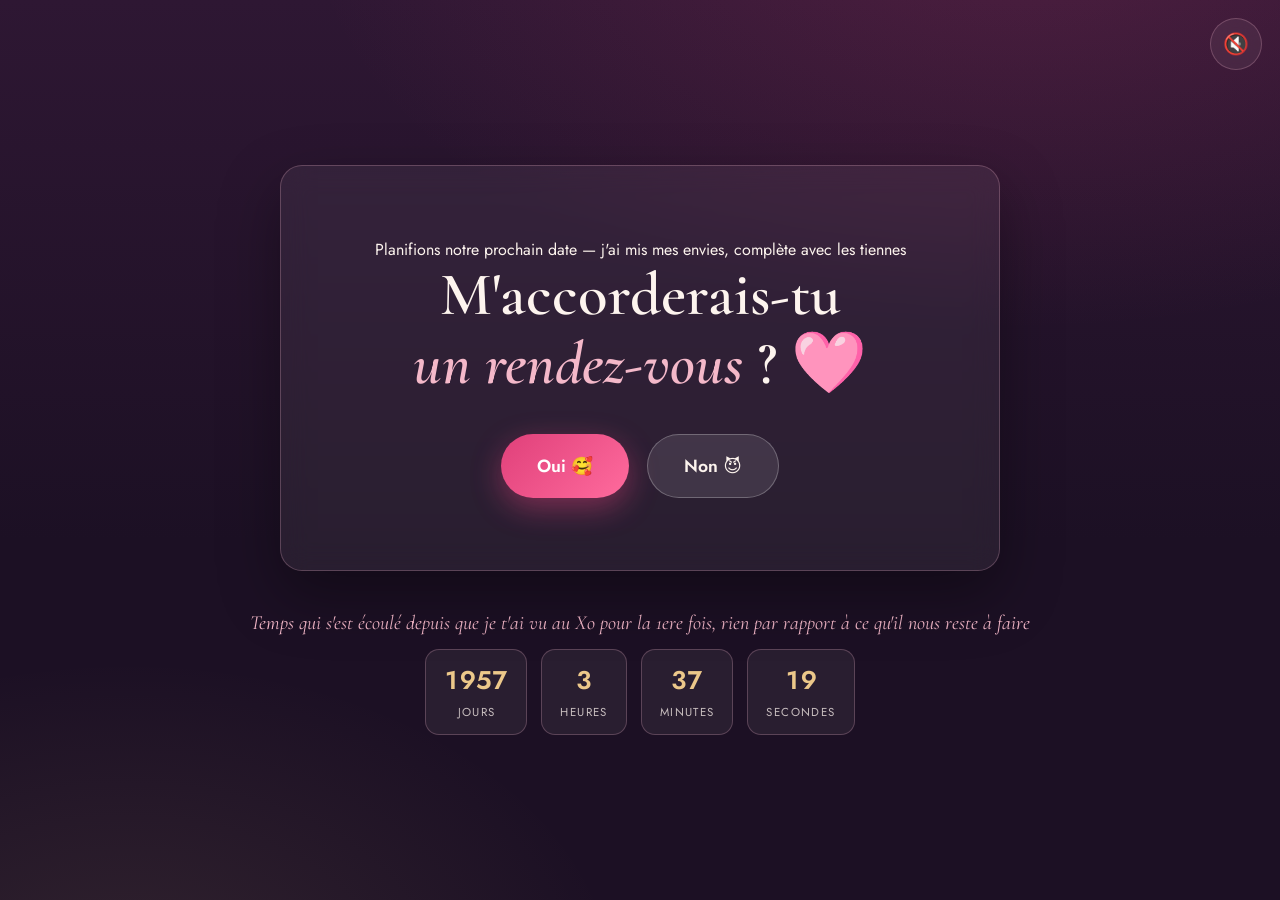
==== index.html @ 79109518 "Add files via upload" ====
<!DOCTYPE html>
<html lang="fr">
<head>
  <meta charset="UTF-8" />
  <meta name="viewport" content="width=device-width, initial-scale=1.0" />
  <title>Une question pour toi ❤️</title>
  <meta name="description" content="J'ai une question très importante à te poser..." />

  <!-- Polices : Cormorant Garamond (titres) + Jost (texte) -->
  <link rel="preconnect" href="https://fonts.googleapis.com" />
  <link rel="preconnect" href="https://fonts.gstatic.com" crossorigin />
  <link href="https://fonts.googleapis.com/css2?family=Cormorant+Garamond:ital,wght@0,500;0,600;1,500;1,600&family=Jost:wght@300;400;500;600&display=swap" rel="stylesheet" />

  <link rel="stylesheet" href="style.css" />
  <link rel="icon" href="data:image/svg+xml,<svg xmlns='http://www.w3.org/2000/svg' viewBox='0 0 100 100'><text y='.9em' font-size='90'>❤️</text></svg>" />
</head>
<body>

  <!-- ════════════════════════════════════════════
       Fond animé : cœurs flottants subtils (généré en JS)
       ════════════════════════════════════════════ -->
  <div id="fond-coeurs" aria-hidden="true"></div>

  <!-- ════════════════════════════════════════════
       Bouton musique (coin haut droit)
       ════════════════════════════════════════════ -->
  <button id="btn-musique" class="btn-musique" aria-label="Activer la musique" title="Musique 🎶">
    <span id="icone-musique">🔇</span>
  </button>
  <!-- Ajoute ton fichier assets/musique.mp3 (voir README) -->
  <audio id="audio-romantique" src="assets/musique.mp3" loop preload="none"></audio>

  <!-- ════════════════════════════════════════════
       ÉCRAN 2 : la grande question
       ════════════════════════════════════════════ -->
  <main id="ecran-question" class="ecran visible">
    <div class="carte-question">
      <p class="eyeb<p class="eyebrow">Planifions notre prochain date — j'ai mis mes envies, complète avec les tiennes</p>
<h1 class="titre-principal">M'accorderais-tu<br /><em>un rendez-vous</em>&nbsp;?&nbsp;🩷</h1>

      <div class="zone-boutons">
        <button id="btn-oui" class="btn btn-oui">Oui 🥰</button>
        <button id="btn-non" class="btn btn-non">Non 😈</button>
      </div>
    </div>

    <!-- Compteur "temps depuis notre rencontre" -->
    <section class="compteur-rencontre" aria-live="off">
      <p class="compteur-titre">Temps qui s'est écoulé depuis que je t'ai vu au Xo pour la 1ere fois, rien par rapport à ce qu'il nous reste à faire </p>
      <div id="compteur" class="compteur-valeurs">
        <div class="compteur-bloc"><span id="cpt-jours">0</span><small>jours</small></div>
        <div class="compteur-bloc"><span id="cpt-heures">0</span><small>heures</small></div>
        <div class="compteur-bloc"><span id="cpt-minutes">0</span><small>minutes</small></div>
        <div class="compteur-bloc"><span id="cpt-secondes">0</span><small>secondes</small></div>
      </div>
    </section>
  </main>

  <!-- ════════════════════════════════════════════
       ÉCRAN 2 : célébration + formulaire
       ════════════════════════════════════════════ -->
  <main id="ecran-formulaire" class="ecran">
    <div class="message-celebration">
      <h2 class="titre-celebration">Excellent choix, j'avais confiance en toi&nbsp;❤️</h2>
    </div>

    <form id="form-date" class="carte-formulaire" novalidate>
      <h2 class="titre-formulaire">Choisissons notre prochain <em>date</em> ❤️</h2>
      <p class="sous-titre-formulaire">Coche tout ce qui te fait envie&nbsp;:</p>

      <!-- Grille d'activités (les valeurs sont injectées par script.js) -->
      <div id="grille-activites" class="grille-activites"></div>

      <!-- Champ libre -->
      <label class="champ-libre">
        <span>Une autre idée&nbsp;?</span>
        <textarea id="autre-idee" name="autre_idee" rows="3"
          placeholder="Dis-moi tout… 💭"></textarea>
      </label>

      <button type="submit" id="btn-envoyer" class="btn btn-envoyer">
        Envoyer mon choix 💌
      </button>
      <p id="statut-envoi" class="statut-envoi" role="status"></p>
    </form>
  </main>

  <!-- ════════════════════════════════════════════
       ÉCRAN 3 : confirmation finale
       ════════════════════════════════════════════ -->
  <main id="ecran-merci" class="ecran">
    <div class="carte-question carte-merci">
      <h2 class="titre-principal">C'est noté&nbsp;💖</h2>
      <p class="texte-merci">Je prépare tout ça… Rendez-vous très bientôt&nbsp;✨</p>
    </div>
  </main>

  <script src="script.js"></script>
</body>
</html>
---- style.css ----
/* ════════════════════════════════════════════════════════════
   "Soir parisien" — palette & tokens
   ════════════════════════════════════════════════════════════ */
:root {
  --nuit:        #1c1024;   /* fond profond, prune nocturne   */
  --nuit-2:      #2e1733;   /* dégradé haut                    */
  --framboise:   #e0407a;   /* action principale               */
  --framboise-2: #ff6b9d;   /* hover / lueur                   */
  --rose-poudre: #f4b8c9;   /* accents doux                    */
  --champagne:   #ecc88a;   /* détails dorés                   */
  --ivoire:      #fdf4ee;   /* texte principal                 */
  --verre:       rgba(255, 255, 255, 0.06); /* cartes "verre"  */
  --verre-bord:  rgba(244, 184, 201, 0.25);

  --police-titre: "Cormorant Garamond", Georgia, serif;
  --police-texte: "Jost", system-ui, sans-serif;

  --rayon: 22px;
  --transition-douce: 0.35s cubic-bezier(0.22, 1, 0.36, 1);
}

* { margin: 0; padding: 0; box-sizing: border-box; }

html { scroll-behavior: smooth; }

body {
  font-family: var(--police-texte);
  color: var(--ivoire);
  background:
    radial-gradient(1200px 700px at 80% -10%, rgba(224, 64, 122, 0.18), transparent 60%),
    radial-gradient(900px 600px at 10% 110%, rgba(236, 200, 138, 0.10), transparent 55%),
    linear-gradient(180deg, var(--nuit-2), var(--nuit) 60%);
  min-height: 100vh;
  min-height: 100dvh;
  overflow-x: hidden;
}

/* ════════════════════════════════════════════════════════════
   Écrans (transition fondu + glissement)
   ════════════════════════════════════════════════════════════ */
.ecran {
  display: none;
  min-height: 100vh;
  min-height: 100dvh;
  padding: clamp(20px, 5vw, 56px) 20px;
  flex-direction: column;
  align-items: center;
  justify-content: center;
  gap: 40px;
  position: relative;
  z-index: 2;
}
.ecran.visible {
  display: flex;
  animation: apparition 0.7s var(--transition-douce, ease) both;
}
@keyframes apparition {
  from { opacity: 0; transform: translateY(24px); }
  to   { opacity: 1; transform: translateY(0); }
}

/* ════════════════════════════════════════════════════════════
   Carte de la question
   ════════════════════════════════════════════════════════════ */
.carte-question {
  text-align: center;
  background: var(--verre);
  border: 1px solid var(--verre-bord);
  border-radius: var(--rayon);
  padding: clamp(36px, 7vw, 72px) clamp(24px, 6vw, 80px);
  backdrop-filter: blur(14px);
  -webkit-backdrop-filter: blur(14px);
  box-shadow: 0 24px 60px rgba(0, 0, 0, 0.35);
  max-width: 720px;
  width: 100%;
}

.eyebrow {
  font-size: 0.85rem;
  letter-spacing: 0.22em;
  text-transform: uppercase;
  color: var(--champagne);
  margin-bottom: 18px;
}

.titre-principal {
  font-family: var(--police-titre);
  font-weight: 600;
  font-size: clamp(2.1rem, 6.5vw, 3.8rem);
  line-height: 1.12;
  margin-bottom: 36px;
}
.titre-principal em {
  font-style: italic;
  color: var(--rose-poudre);
}

/* ════════════════════════════════════════════════════════════
   Boutons
   ════════════════════════════════════════════════════════════ */
.zone-boutons {
  display: flex;
  gap: 18px;
  justify-content: center;
  flex-wrap: wrap;
  min-height: 64px; /* évite le saut quand "Non" passe en fixed */
}

.btn {
  font-family: var(--police-texte);
  font-size: 1.1rem;
  font-weight: 600;
  padding: 16px 36px;
  border-radius: 999px;
  border: none;
  cursor: pointer;
  transition: transform 0.25s var(--transition-douce),
              box-shadow 0.25s var(--transition-douce),
              background 0.25s;
}
.btn:focus-visible {
  outline: 3px solid var(--champagne);
  outline-offset: 3px;
}

.btn-oui {
  background: linear-gradient(135deg, var(--framboise), var(--framboise-2));
  color: #fff;
  box-shadow: 0 10px 30px rgba(224, 64, 122, 0.45);
  animation: battement 1.6s ease-in-out infinite;
}
.btn-oui:hover {
  transform: scale(1.08);
  box-shadow: 0 14px 40px rgba(255, 107, 157, 0.6);
}
@keyframes battement {
  0%, 100% { transform: scale(1); }
  50%      { transform: scale(1.045); }
}

.btn-non {
  background: rgba(255, 255, 255, 0.10);
  color: var(--ivoire);
  border: 1px solid rgba(255, 255, 255, 0.25);
  /* Quand il s'enfuit, JS le passe en position:fixed et anime top/left */
  transition: top 0.4s cubic-bezier(0.34, 1.56, 0.64, 1),
              left 0.4s cubic-bezier(0.34, 1.56, 0.64, 1),
              transform 0.25s;
  white-space: nowrap;
}
.btn-non.fuyard {
  position: fixed;
  z-index: 50;
  margin: 0;
}
.btn-non.secousse { animation: secousse 0.4s; }
@keyframes secousse {
  0%, 100% { transform: rotate(0); }
  25%      { transform: rotate(-8deg); }
  75%      { transform: rotate(8deg); }
}

/* ════════════════════════════════════════════════════════════
   Compteur depuis la rencontre
   ════════════════════════════════════════════════════════════ */
.compteur-rencontre { text-align: center; }
.compteur-titre {
  font-family: var(--police-titre);
  font-style: italic;
  font-size: 1.25rem;
  color: var(--rose-poudre);
  margin-bottom: 14px;
}
.compteur-valeurs {
  display: flex;
  gap: 14px;
  justify-content: center;
  flex-wrap: wrap;
}
.compteur-bloc {
  background: var(--verre);
  border: 1px solid var(--verre-bord);
  border-radius: 14px;
  padding: 12px 18px;
  min-width: 84px;
}
.compteur-bloc span {
  display: block;
  font-size: 1.6rem;
  font-weight: 600;
  color: var(--champagne);
  font-variant-numeric: tabular-nums;
}
.compteur-bloc small {
  font-size: 0.72rem;
  letter-spacing: 0.12em;
  text-transform: uppercase;
  opacity: 0.75;
}

/* ════════════════════════════════════════════════════════════
   Célébration + formulaire
   ════════════════════════════════════════════════════════════ */
.titre-celebration {
  font-family: var(--police-titre);
  font-style: italic;
  font-size: clamp(1.6rem, 4.5vw, 2.6rem);
  text-align: center;
  color: var(--rose-poudre);
  text-shadow: 0 0 30px rgba(244, 184, 201, 0.35);
}

.carte-formulaire {
  background: var(--verre);
  border: 1px solid var(--verre-bord);
  border-radius: var(--rayon);
  padding: clamp(28px, 5vw, 48px);
  backdrop-filter: blur(14px);
  -webkit-backdrop-filter: blur(14px);
  max-width: 860px;
  width: 100%;
  box-shadow: 0 24px 60px rgba(0, 0, 0, 0.35);
}

.titre-formulaire {
  font-family: var(--police-titre);
  font-weight: 600;
  font-size: clamp(1.7rem, 4vw, 2.4rem);
  text-align: center;
}
.titre-formulaire em { font-style: italic; color: var(--rose-poudre); }

.sous-titre-formulaire {
  text-align: center;
  opacity: 0.8;
  margin: 10px 0 28px;
}

/* Cartes d'activités */
.grille-activites {
  display: grid;
  grid-template-columns: repeat(auto-fill, minmax(190px, 1fr));
  gap: 14px;
  margin-bottom: 28px;
}

.carte-activite {
  position: relative;
  display: flex;
  align-items: center;
  gap: 12px;
  padding: 16px 14px;
  border-radius: 16px;
  background: rgba(255, 255, 255, 0.05);
  border: 1px solid rgba(255, 255, 255, 0.12);
  cursor: pointer;
  user-select: none;
  transition: transform 0.2s var(--transition-douce),
              border-color 0.2s, background 0.2s, box-shadow 0.2s;
}
.carte-activite:hover { transform: translateY(-3px); }
.carte-activite input { position: absolute; opacity: 0; pointer-events: none; }
.carte-activite .emoji { font-size: 1.6rem; line-height: 1; }
.carte-activite .libelle { font-size: 0.98rem; font-weight: 500; }

.carte-activite:has(input:checked) {
  background: linear-gradient(135deg, rgba(224, 64, 122, 0.30), rgba(255, 107, 157, 0.18));
  border-color: var(--framboise-2);
  box-shadow: 0 8px 24px rgba(224, 64, 122, 0.35);
}
.carte-activite:has(input:focus-visible) {
  outline: 3px solid var(--champagne);
  outline-offset: 2px;
}

/* Champ libre */
.champ-libre { display: block; margin-bottom: 28px; }
.champ-libre span {
  display: block;
  font-family: var(--police-titre);
  font-style: italic;
  font-size: 1.2rem;
  color: var(--rose-poudre);
  margin-bottom: 10px;
}
.champ-libre textarea {
  width: 100%;
  resize: vertical;
  font-family: var(--police-texte);
  font-size: 1rem;
  color: var(--ivoire);
  background: rgba(255, 255, 255, 0.06);
  border: 1px solid rgba(255, 255, 255, 0.15);
  border-radius: 14px;
  padding: 14px 16px;
  transition: border-color 0.2s, box-shadow 0.2s;
}
.champ-libre textarea:focus {
  outline: none;
  border-color: var(--framboise-2);
  box-shadow: 0 0 0 3px rgba(255, 107, 157, 0.25);
}
.champ-libre textarea::placeholder { color: rgba(253, 244, 238, 0.45); }

.btn-envoyer {
  display: block;
  width: 100%;
  background: linear-gradient(135deg, var(--framboise), var(--framboise-2));
  color: #fff;
  font-size: 1.15rem;
  padding: 18px;
  box-shadow: 0 10px 30px rgba(224, 64, 122, 0.45);
}
.btn-envoyer:hover:not(:disabled) { transform: scale(1.02); }
.btn-envoyer:disabled { opacity: 0.6; cursor: wait; }

.statut-envoi {
  text-align: center;
  margin-top: 14px;
  min-height: 1.4em;
  color: var(--champagne);
}

/* Écran merci */
.texte-merci { font-size: 1.15rem; opacity: 0.85; margin-top: 8px; }

/* ════════════════════════════════════════════════════════════
   Fond : cœurs flottants subtils
   ════════════════════════════════════════════════════════════ */
#fond-coeurs {
  position: fixed;
  inset: 0;
  overflow: hidden;
  pointer-events: none;
  z-index: 0;
}
.coeur-fond {
  position: absolute;
  bottom: -8vh;
  font-size: var(--taille, 18px);
  opacity: 0;
  animation: flotte var(--duree, 14s) linear infinite;
  animation-delay: var(--delai, 0s);
  filter: blur(0.3px);
}
@keyframes flotte {
  0%   { transform: translateY(0) rotate(0deg);        opacity: 0; }
  10%  { opacity: var(--opacite, 0.18); }
  90%  { opacity: var(--opacite, 0.18); }
  100% { transform: translateY(-115vh) rotate(20deg);  opacity: 0; }
}

/* ════════════════════════════════════════════════════════════
   Pluie de cœurs (célébration)
   ════════════════════════════════════════════════════════════ */
.coeur-pluie {
  position: fixed;
  top: -6vh;
  z-index: 100;
  pointer-events: none;
  animation: tombe var(--duree, 3.2s) linear forwards;
  font-size: var(--taille, 26px);
}
@keyframes tombe {
  to { transform: translateY(115vh) rotate(var(--rotation, 180deg)); opacity: 0.9; }
}

/* Confettis de célébration */
.confetti {
  position: fixed;
  z-index: 100;
  width: 9px;
  height: 14px;
  pointer-events: none;
  animation: confette var(--duree, 2.6s) ease-out forwards;
}
@keyframes confette {
  to {
    transform: translate(var(--dx, 0px), var(--dy, 90vh)) rotate(var(--rotation, 540deg));
    opacity: 0;
  }
}

/* ════════════════════════════════════════════════════════════
   Bouton musique
   ════════════════════════════════════════════════════════════ */
.btn-musique {
  position: fixed;
  top: 18px;
  right: 18px;
  z-index: 60;
  width: 52px;
  height: 52px;
  border-radius: 50%;
  border: 1px solid var(--verre-bord);
  background: var(--verre);
  backdrop-filter: blur(10px);
  -webkit-backdrop-filter: blur(10px);
  font-size: 1.3rem;
  cursor: pointer;
  transition: transform 0.2s var(--transition-douce), box-shadow 0.2s;
}
.btn-musique:hover { transform: scale(1.1); }
.btn-musique.actif {
  box-shadow: 0 0 24px rgba(236, 200, 138, 0.5);
  animation: battement 1.6s ease-in-out infinite;
}

/* ════════════════════════════════════════════════════════════
   Accessibilité : mouvement réduit
   ════════════════════════════════════════════════════════════ */
@media (prefers-reduced-motion: reduce) {
  *, *::before, *::after {
    animation-duration: 0.01ms !important;
    animation-iteration-count: 1 !important;
    transition-duration: 0.01ms !important;
  }
}

/* ════════════════════════════════════════════════════════════
   Mobile
   ════════════════════════════════════════════════════════════ */
@media (max-width: 560px) {
  .grille-activites { grid-template-columns: repeat(2, 1fr); }
  .carte-activite { padding: 13px 10px; }
  .carte-activite .libelle { font-size: 0.88rem; }
  .compteur-bloc { min-width: 70px; padding: 10px 12px; }
  .btn { padding: 15px 30px; }
}
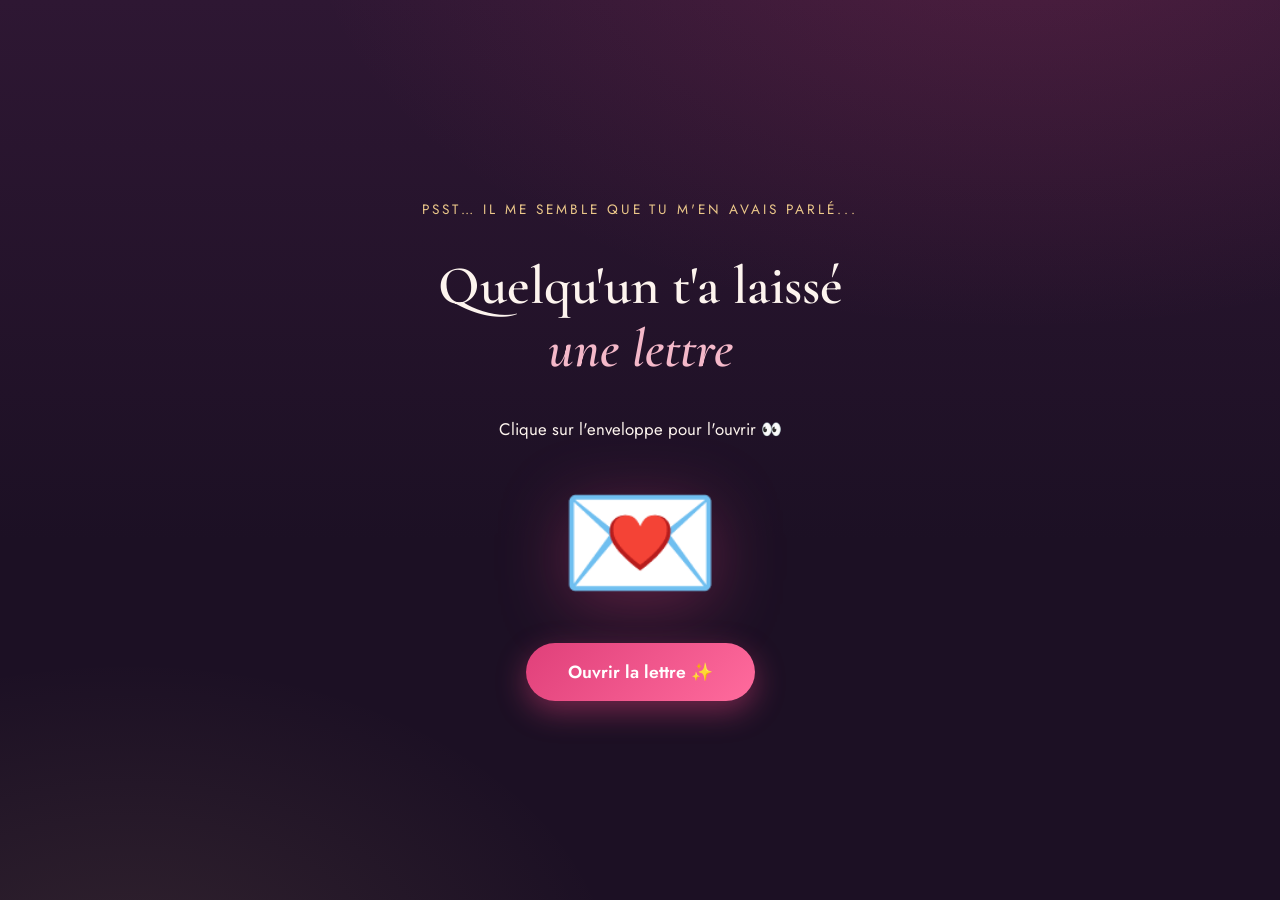
==== commit 98fe1184: "Rename intro.html to index.html" ====
--- a/index.html
+++ b/index.html
@@ -3,98 +3,201 @@
 <head>
   <meta charset="UTF-8" />
   <meta name="viewport" content="width=device-width, initial-scale=1.0" />
-  <title>Une question pour toi ❤️</title>
-  <meta name="description" content="J'ai une question très importante à te poser..." />
-
-  <!-- Polices : Cormorant Garamond (titres) + Jost (texte) -->
+  <title>Une lettre pour toi 💌</title>
+  <meta name="description" content="Quelqu'un a laissé une lettre pour toi…" />
+
+  <!-- Mêmes polices que le site principal -->
   <link rel="preconnect" href="https://fonts.googleapis.com" />
   <link rel="preconnect" href="https://fonts.gstatic.com" crossorigin />
   <link href="https://fonts.googleapis.com/css2?family=Cormorant+Garamond:ital,wght@0,500;0,600;1,500;1,600&family=Jost:wght@300;400;500;600&display=swap" rel="stylesheet" />
 
-  <link rel="stylesheet" href="style.css" />
-  <link rel="icon" href="data:image/svg+xml,<svg xmlns='http://www.w3.org/2000/svg' viewBox='0 0 100 100'><text y='.9em' font-size='90'>❤️</text></svg>" />
+  <link rel="icon" href="data:image/svg+xml,<svg xmlns='http://www.w3.org/2000/svg' viewBox='0 0 100 100'><text y='.9em' font-size='90'>💌</text></svg>" />
+
+  <!-- ════════════════════════════════════════════════════
+       Styles de l'intro — tout est ici, modifie librement.
+       Mêmes tokens que style.css pour rester cohérent.
+       ════════════════════════════════════════════════════ -->
+  <style>
+    :root {
+      --nuit:        #1c1024;
+      --nuit-2:      #2e1733;
+      --framboise:   #e0407a;
+      --framboise-2: #ff6b9d;
+      --rose-poudre: #f4b8c9;
+      --champagne:   #ecc88a;
+      --ivoire:      #fdf4ee;
+      --verre:       rgba(255, 255, 255, 0.06);
+      --verre-bord:  rgba(244, 184, 201, 0.25);
+      --police-titre: "Cormorant Garamond", Georgia, serif;
+      --police-texte: "Jost", system-ui, sans-serif;
+    }
+
+    * { margin: 0; padding: 0; box-sizing: border-box; }
+
+    body {
+      font-family: var(--police-texte);
+      color: var(--ivoire);
+      background:
+        radial-gradient(1200px 700px at 80% -10%, rgba(224, 64, 122, 0.18), transparent 60%),
+        radial-gradient(900px 600px at 10% 110%, rgba(236, 200, 138, 0.10), transparent 55%),
+        linear-gradient(180deg, var(--nuit-2), var(--nuit) 60%);
+      min-height: 100vh;
+      min-height: 100dvh;
+      display: flex;
+      flex-direction: column;
+      align-items: center;
+      justify-content: center;
+      gap: 36px;
+      padding: 24px;
+      overflow: hidden;
+      text-align: center;
+    }
+
+    /* ── Texte d'accroche ─────────────────────────────── */
+    .eyebrow {
+      font-size: 0.85rem;
+      letter-spacing: 0.22em;
+      text-transform: uppercase;
+      color: var(--champagne);
+      animation: apparition 1s ease both;
+    }
+
+    .titre-intro {
+      font-family: var(--police-titre);
+      font-weight: 600;
+      font-size: clamp(2rem, 7vw, 3.4rem);
+      line-height: 1.15;
+      max-width: 640px;
+      animation: apparition 1s ease 0.25s both;
+    }
+    .titre-intro em { font-style: italic; color: var(--rose-poudre); }
+
+    .sous-titre {
+      opacity: 0.75;
+      font-size: 1.05rem;
+      animation: apparition 1s ease 0.5s both;
+    }
+
+    @keyframes apparition {
+      from { opacity: 0; transform: translateY(20px); }
+      to   { opacity: 1; transform: translateY(0); }
+    }
+
+    /* ── L'enveloppe ──────────────────────────────────── */
+    .enveloppe {
+      font-size: clamp(80px, 18vw, 130px);
+      line-height: 1;
+      cursor: pointer;
+      background: none;
+      border: none;
+      animation: apparition 1s ease 0.7s both, leviter 3s ease-in-out 1.7s infinite;
+      transition: transform 0.3s cubic-bezier(0.34, 1.56, 0.64, 1);
+      filter: drop-shadow(0 14px 34px rgba(224, 64, 122, 0.35));
+    }
+    .enveloppe:hover { transform: scale(1.12) rotate(-4deg); }
+    .enveloppe:focus-visible { outline: 3px solid var(--champagne); outline-offset: 8px; border-radius: 20px; }
+
+    @keyframes leviter {
+      0%, 100% { translate: 0 0; }
+      50%      { translate: 0 -12px; }
+    }
+
+    /* ── Bouton d'entrée ──────────────────────────────── */
+    .btn-ouvrir {
+      font-family: var(--police-texte);
+      font-size: 1.1rem;
+      font-weight: 600;
+      color: #fff;
+      padding: 16px 42px;
+      border: none;
+      border-radius: 999px;
+      cursor: pointer;
+      background: linear-gradient(135deg, var(--framboise), var(--framboise-2));
+      box-shadow: 0 10px 30px rgba(224, 64, 122, 0.45);
+      animation: apparition 1s ease 0.9s both;
+      transition: transform 0.25s, box-shadow 0.25s;
+      text-decoration: none;
+      display: inline-block;
+    }
+    .btn-ouvrir:hover {
+      transform: scale(1.07);
+      box-shadow: 0 14px 40px rgba(255, 107, 157, 0.6);
+    }
+    .btn-ouvrir:focus-visible { outline: 3px solid var(--champagne); outline-offset: 3px; }
+
+    /* ── Cœurs de fond ────────────────────────────────── */
+    .coeur-fond {
+      position: fixed;
+      bottom: -8vh;
+      font-size: var(--taille, 18px);
+      opacity: 0;
+      pointer-events: none;
+      animation: flotte var(--duree, 14s) linear infinite;
+      animation-delay: var(--delai, 0s);
+      z-index: -1;
+    }
+    @keyframes flotte {
+      0%   { transform: translateY(0) rotate(0deg);       opacity: 0; }
+      10%  { opacity: var(--opacite, 0.15); }
+      90%  { opacity: var(--opacite, 0.15); }
+      100% { transform: translateY(-115vh) rotate(20deg); opacity: 0; }
+    }
+
+    /* ── Transition de sortie vers index.html ─────────── */
+    body.sortie {
+      animation: fondu-sortie 0.6s ease forwards;
+    }
+    @keyframes fondu-sortie {
+      to { opacity: 0; transform: scale(1.04); }
+    }
+
+    @media (prefers-reduced-motion: reduce) {
+      *, *::before, *::after {
+        animation-duration: 0.01ms !important;
+        animation-iteration-count: 1 !important;
+        transition-duration: 0.01ms !important;
+      }
+    }
+  </style>
 </head>
 <body>
 
-  <!-- ════════════════════════════════════════════
-       Fond animé : cœurs flottants subtils (généré en JS)
-       ════════════════════════════════════════════ -->
-  <div id="fond-coeurs" aria-hidden="true"></div>
-
-  <!-- ════════════════════════════════════════════
-       Bouton musique (coin haut droit)
-       ════════════════════════════════════════════ -->
-  <button id="btn-musique" class="btn-musique" aria-label="Activer la musique" title="Musique 🎶">
-    <span id="icone-musique">🔇</span>
-  </button>
-  <!-- Ajoute ton fichier assets/musique.mp3 (voir README) -->
-  <audio id="audio-romantique" src="assets/musique.mp3" loop preload="none"></audio>
-
-  <!-- ════════════════════════════════════════════
-       ÉCRAN 2 : la grande question
-       ════════════════════════════════════════════ -->
-  <main id="ecran-question" class="ecran visible">
-    <div class="carte-question">
-      <p class="eyeb<p class="eyebrow">Planifions notre prochain date — j'ai mis mes envies, complète avec les tiennes</p>
-<h1 class="titre-principal">M'accorderais-tu<br /><em>un rendez-vous</em>&nbsp;?&nbsp;🩷</h1>
-
-      <div class="zone-boutons">
-        <button id="btn-oui" class="btn btn-oui">Oui 🥰</button>
-        <button id="btn-non" class="btn btn-non">Non 😈</button>
-      </div>
-    </div>
-
-    <!-- Compteur "temps depuis notre rencontre" -->
-    <section class="compteur-rencontre" aria-live="off">
-      <p class="compteur-titre">Temps qui s'est écoulé depuis que je t'ai vu au Xo pour la 1ere fois, rien par rapport à ce qu'il nous reste à faire </p>
-      <div id="compteur" class="compteur-valeurs">
-        <div class="compteur-bloc"><span id="cpt-jours">0</span><small>jours</small></div>
-        <div class="compteur-bloc"><span id="cpt-heures">0</span><small>heures</small></div>
-        <div class="compteur-bloc"><span id="cpt-minutes">0</span><small>minutes</small></div>
-        <div class="compteur-bloc"><span id="cpt-secondes">0</span><small>secondes</small></div>
-      </div>
-    </section>
-  </main>
-
-  <!-- ════════════════════════════════════════════
-       ÉCRAN 2 : célébration + formulaire
-       ════════════════════════════════════════════ -->
-  <main id="ecran-formulaire" class="ecran">
-    <div class="message-celebration">
-      <h2 class="titre-celebration">Excellent choix, j'avais confiance en toi&nbsp;❤️</h2>
-    </div>
-
-    <form id="form-date" class="carte-formulaire" novalidate>
-      <h2 class="titre-formulaire">Choisissons notre prochain <em>date</em> ❤️</h2>
-      <p class="sous-titre-formulaire">Coche tout ce qui te fait envie&nbsp;:</p>
-
-      <!-- Grille d'activités (les valeurs sont injectées par script.js) -->
-      <div id="grille-activites" class="grille-activites"></div>
-
-      <!-- Champ libre -->
-      <label class="champ-libre">
-        <span>Une autre idée&nbsp;?</span>
-        <textarea id="autre-idee" name="autre_idee" rows="3"
-          placeholder="Dis-moi tout… 💭"></textarea>
-      </label>
-
-      <button type="submit" id="btn-envoyer" class="btn btn-envoyer">
-        Envoyer mon choix 💌
-      </button>
-      <p id="statut-envoi" class="statut-envoi" role="status"></p>
-    </form>
-  </main>
-
-  <!-- ════════════════════════════════════════════
-       ÉCRAN 3 : confirmation finale
-       ════════════════════════════════════════════ -->
-  <main id="ecran-merci" class="ecran">
-    <div class="carte-question carte-merci">
-      <h2 class="titre-principal">C'est noté&nbsp;💖</h2>
-      <p class="texte-merci">Je prépare tout ça… Rendez-vous très bientôt&nbsp;✨</p>
-    </div>
-  </main>
-
-  <script src="script.js"></script>
+  <p class="eyebrow">Psst… il me semble que tu m'en avais parlé...</p>
+
+  <h1 class="titre-intro">Quelqu'un t'a laissé<br /><em>une lettre</em></h1>
+
+  <p class="sous-titre">Clique sur l'enveloppe pour l'ouvrir 👀</p>
+
+  <!-- L'enveloppe cliquable -->
+  <button class="enveloppe" id="enveloppe" aria-label="Ouvrir la lettre">💌</button>
+
+  <!-- Bouton alternatif (mène aussi au site) -->
+  <a class="btn-ouvrir" id="btn-ouvrir" href="index.html">Ouvrir la lettre ✨</a>
+
+  <script>
+    /* ── Cœurs flottants de fond ─────────────────────── */
+    const symboles = ["❤️", "💗", "💕", "🤍"];
+    const nombre = window.innerWidth < 560 ? 10 : 16;
+    for (let i = 0; i < nombre; i++) {
+      const coeur = document.createElement("span");
+      coeur.className = "coeur-fond";
+      coeur.textContent = symboles[i % symboles.length];
+      coeur.style.left = Math.random() * 100 + "vw";
+      coeur.style.setProperty("--taille", 12 + Math.random() * 20 + "px");
+      coeur.style.setProperty("--duree", 11 + Math.random() * 14 + "s");
+      coeur.style.setProperty("--delai", -Math.random() * 20 + "s");
+      coeur.style.setProperty("--opacite", (0.08 + Math.random() * 0.12).toFixed(2));
+      document.body.appendChild(coeur);
+    }
+
+    /* ── Sortie en fondu vers index.html ─────────────── */
+    function ouvrirLaLettre(e) {
+      e.preventDefault();
+      document.body.classList.add("sortie");
+      setTimeout(() => { window.location.href = "index.html"; }, 550);
+    }
+    document.getElementById("enveloppe").addEventListener("click", ouvrirLaLettre);
+    document.getElementById("btn-ouvrir").addEventListener("click", ouvrirLaLettre);
+  </script>
 </body>
 </html>
